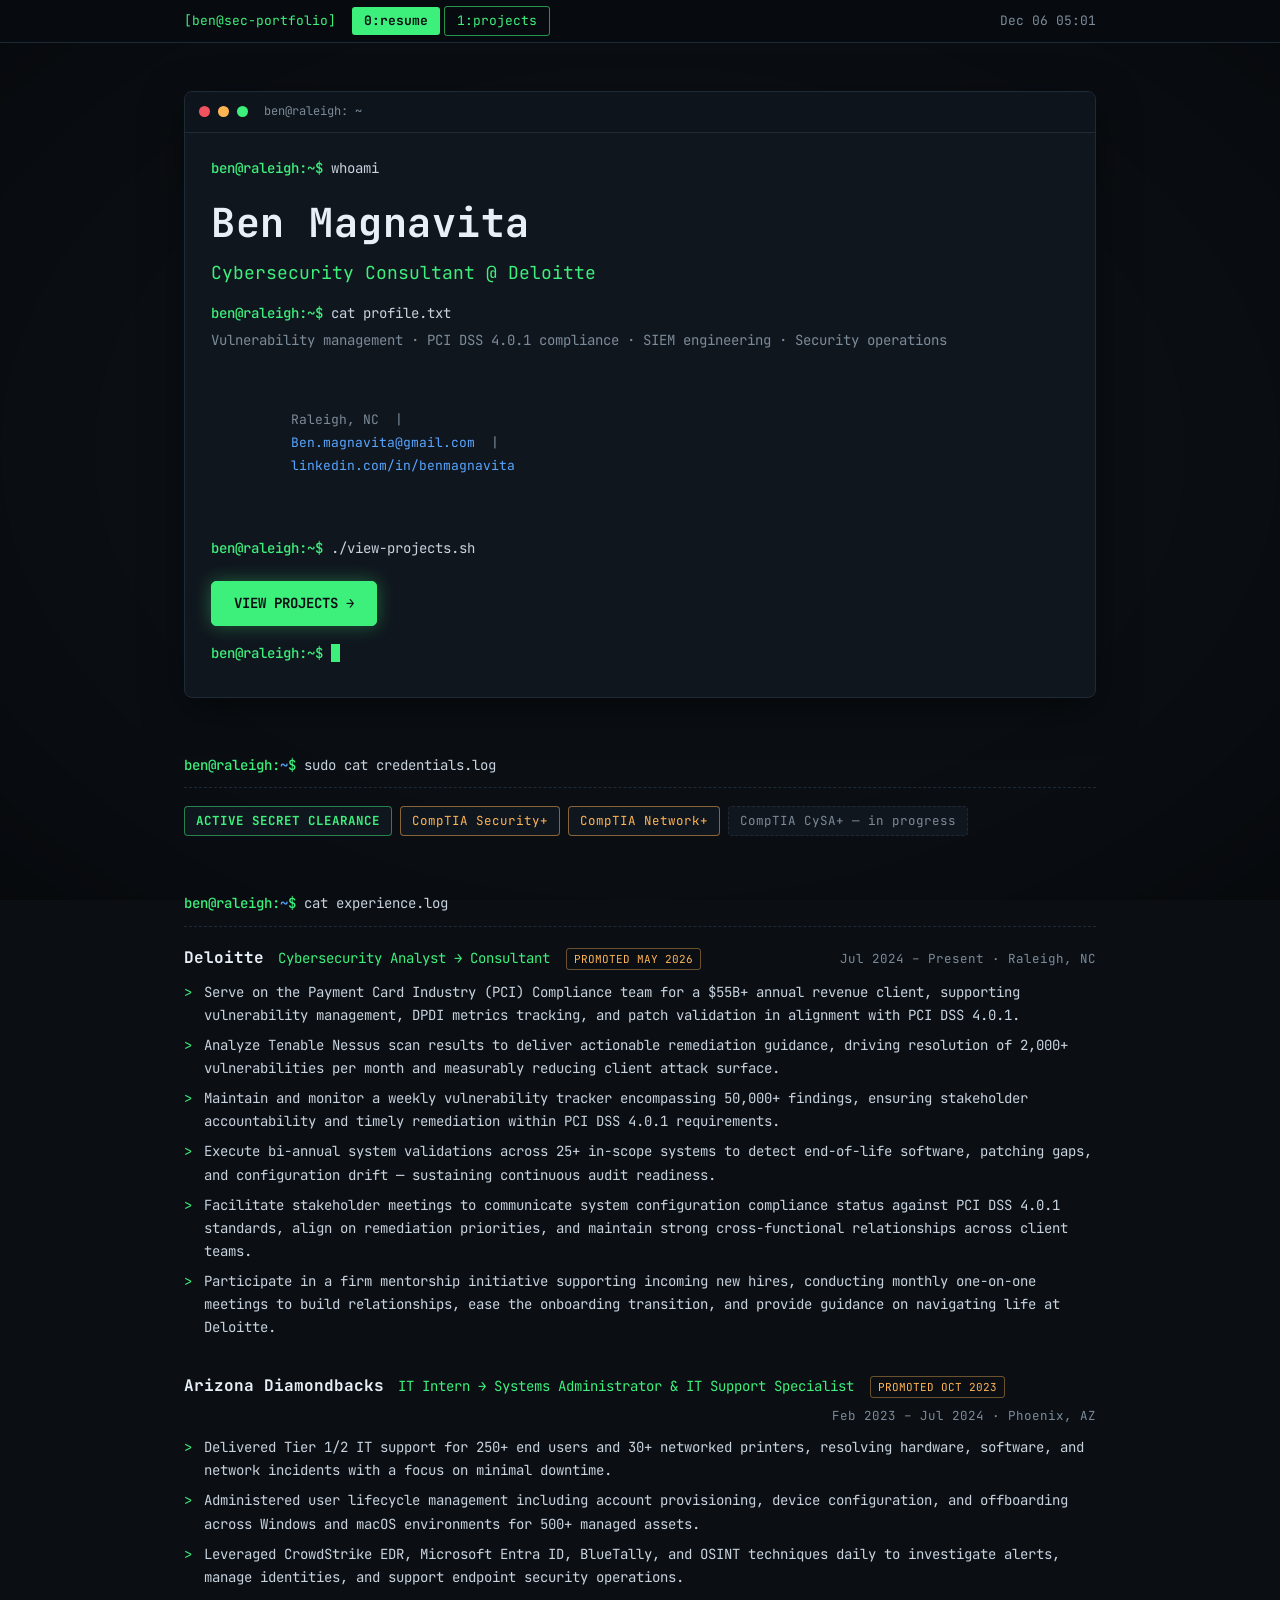
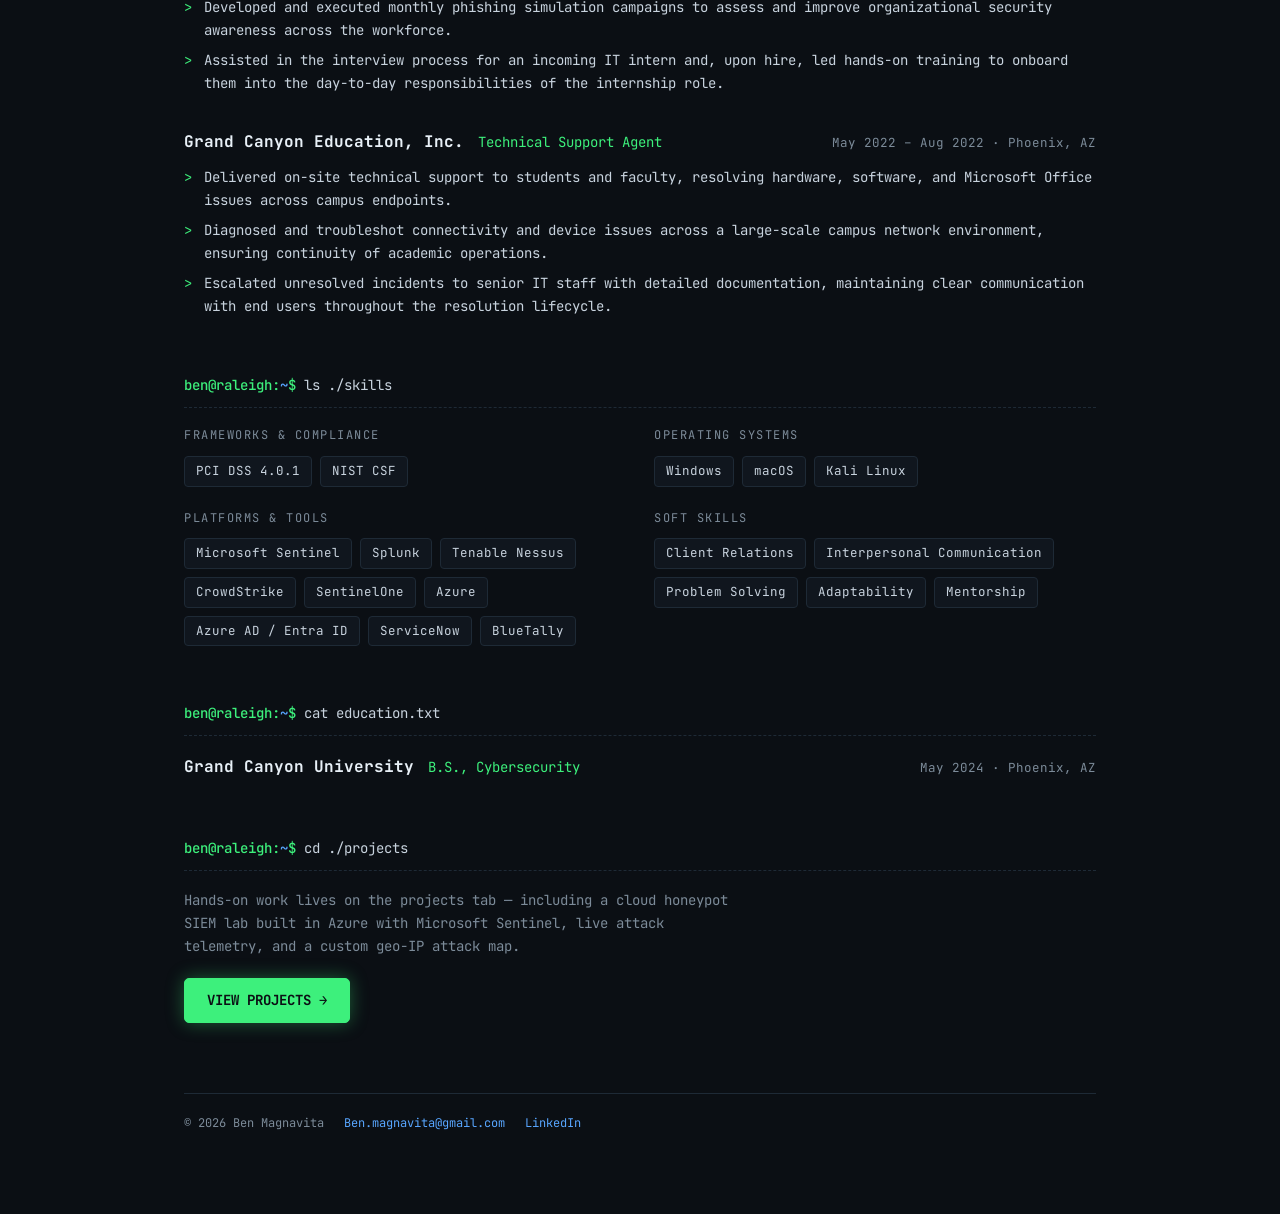
==== index.html @ 246785d1 "Add files via upload Initial site upload" ====
<!DOCTYPE html>
<html lang="en">
<head>
<meta charset="UTF-8">
<meta name="viewport" content="width=device-width, initial-scale=1.0">
<title>Ben Magnavita — Cybersecurity Consultant</title>
<meta name="description" content="Ben Magnavita — Cybersecurity Consultant in Raleigh, NC. PCI DSS compliance, vulnerability management, SIEM engineering.">
<link rel="preconnect" href="https://fonts.googleapis.com">
<link rel="preconnect" href="https://fonts.gstatic.com" crossorigin>
<link href="https://fonts.googleapis.com/css2?family=JetBrains+Mono:wght@400;500;700&display=swap" rel="stylesheet">
<link rel="stylesheet" href="assets/style.css">
</head>
<body>

<nav class="topbar">
  <div class="topbar-inner">
    <span class="session">[ben@sec-portfolio]</span>
    <a class="tab active" href="index.html">0:resume</a>
    <a class="tab glow" href="projects.html">1:projects</a>
    <span class="clock" id="clock"></span>
  </div>
</nav>

<div class="wrap">

  <!-- ============ HERO TERMINAL ============ -->
  <div class="term">
    <div class="term-head">
      <span class="dot dot-r"></span><span class="dot dot-y"></span><span class="dot dot-g"></span>
      <span class="title">ben@raleigh: ~</span>
    </div>
    <div class="term-body" id="hero-terminal">
      <div class="line"><span class="prompt">ben@raleigh:~$</span> <span class="cmd">whoami</span></div>
      <div class="hero-name">Ben Magnavita</div>
      <div class="hero-role">Cybersecurity Consultant @ Deloitte</div>
      <div class="line"><span class="prompt">ben@raleigh:~$</span> <span class="cmd">cat profile.txt</span></div>
      <div class="line out">Vulnerability management &middot; PCI DSS 4.0.1 compliance &middot; SIEM engineering &middot; Security operations</div>
      <div class="line out" style="margin-top:10px;">
        <span class="hero-meta">
          Raleigh, NC &nbsp;|&nbsp;
          <a href="mailto:Ben.magnavita@gmail.com">Ben.magnavita@gmail.com</a> &nbsp;|&nbsp;
          <a href="https://linkedin.com/in/benmagnavita" target="_blank" rel="noopener">linkedin.com/in/benmagnavita</a>
        </span>
      </div>
      <div class="line" style="margin-top:14px;"><span class="prompt">ben@raleigh:~$</span> <span class="cmd">./view-projects.sh</span></div>
      <a class="btn" href="projects.html">VIEW PROJECTS<span class="arrow">&rarr;</span></a>
      <div class="line" style="margin-top:16px;"><span class="prompt">ben@raleigh:~$</span> <span class="cursor" aria-hidden="true"></span></div>
    </div>
  </div>

  <!-- ============ CLEARANCE + CERTS ============ -->
  <section class="section">
    <div class="sec-cmd"><span class="prompt">ben@raleigh:<span class="path">~</span>$</span> <span class="cmd">sudo cat credentials.log</span></div>
    <div class="chips">
      <span class="chip clearance">ACTIVE SECRET CLEARANCE</span>
      <span class="chip cert">CompTIA Security+</span>
      <span class="chip cert">CompTIA Network+</span>
      <span class="chip progress">CompTIA CySA+ — in progress</span>
    </div>
  </section>

  <!-- ============ EXPERIENCE ============ -->
  <section class="section">
    <div class="sec-cmd"><span class="prompt">ben@raleigh:<span class="path">~</span>$</span> <span class="cmd">cat experience.log</span></div>

    <div class="job">
      <div class="job-top">
        <span class="job-org">Deloitte</span>
        <span class="job-title">Cybersecurity Analyst &rarr; Consultant</span>
        <span class="job-promo">PROMOTED MAY 2026</span>
        <span class="job-when">Jul 2024 – Present &middot; Raleigh, NC</span>
      </div>
      <ul>
        <li>Serve on the Payment Card Industry (PCI) Compliance team for a $55B+ annual revenue client, supporting vulnerability management, DPDI metrics tracking, and patch validation in alignment with PCI DSS 4.0.1.</li>
        <li>Analyze Tenable Nessus scan results to deliver actionable remediation guidance, driving resolution of 2,000+ vulnerabilities per month and measurably reducing client attack surface.</li>
        <li>Maintain and monitor a weekly vulnerability tracker encompassing 50,000+ findings, ensuring stakeholder accountability and timely remediation within PCI DSS 4.0.1 requirements.</li>
        <li>Execute bi-annual system validations across 25+ in-scope systems to detect end-of-life software, patching gaps, and configuration drift — sustaining continuous audit readiness.</li>
        <li>Facilitate stakeholder meetings to communicate system configuration compliance status against PCI DSS 4.0.1 standards, align on remediation priorities, and maintain strong cross-functional relationships across client teams.</li>
        <li>Participate in a firm mentorship initiative supporting incoming new hires, conducting monthly one-on-one meetings to build relationships, ease the onboarding transition, and provide guidance on navigating life at Deloitte.</li>
      </ul>
    </div>

    <div class="job">
      <div class="job-top">
        <span class="job-org">Arizona Diamondbacks</span>
        <span class="job-title">IT Intern &rarr; Systems Administrator &amp; IT Support Specialist</span>
        <span class="job-promo">PROMOTED OCT 2023</span>
        <span class="job-when">Feb 2023 – Jul 2024 &middot; Phoenix, AZ</span>
      </div>
      <ul>
        <li>Delivered Tier 1/2 IT support for 250+ end users and 30+ networked printers, resolving hardware, software, and network incidents with a focus on minimal downtime.</li>
        <li>Administered user lifecycle management including account provisioning, device configuration, and offboarding across Windows and macOS environments for 500+ managed assets.</li>
        <li>Leveraged CrowdStrike EDR, Microsoft Entra ID, BlueTally, and OSINT techniques daily to investigate alerts, manage identities, and support endpoint security operations.</li>
        <li>Developed and executed monthly phishing simulation campaigns to assess and improve organizational security awareness across the workforce.</li>
        <li>Assisted in the interview process for an incoming IT intern and, upon hire, led hands-on training to onboard them into the day-to-day responsibilities of the internship role.</li>
      </ul>
    </div>

    <div class="job">
      <div class="job-top">
        <span class="job-org">Grand Canyon Education, Inc.</span>
        <span class="job-title">Technical Support Agent</span>
        <span class="job-when">May 2022 – Aug 2022 &middot; Phoenix, AZ</span>
      </div>
      <ul>
        <li>Delivered on-site technical support to students and faculty, resolving hardware, software, and Microsoft Office issues across campus endpoints.</li>
        <li>Diagnosed and troubleshot connectivity and device issues across a large-scale campus network environment, ensuring continuity of academic operations.</li>
        <li>Escalated unresolved incidents to senior IT staff with detailed documentation, maintaining clear communication with end users throughout the resolution lifecycle.</li>
      </ul>
    </div>
  </section>

  <!-- ============ SKILLS ============ -->
  <section class="section">
    <div class="sec-cmd"><span class="prompt">ben@raleigh:<span class="path">~</span>$</span> <span class="cmd">ls ./skills</span></div>
    <div class="two-col">
      <div>
        <div class="subhead">Frameworks &amp; Compliance</div>
        <div class="chips">
          <span class="chip">PCI DSS 4.0.1</span>
          <span class="chip">NIST CSF</span>
        </div>
        <div class="subhead" style="margin-top:22px;">Platforms &amp; Tools</div>
        <div class="chips">
          <span class="chip">Microsoft Sentinel</span>
          <span class="chip">Splunk</span>
          <span class="chip">Tenable Nessus</span>
          <span class="chip">CrowdStrike</span>
          <span class="chip">SentinelOne</span>
          <span class="chip">Azure</span>
          <span class="chip">Azure AD / Entra ID</span>
          <span class="chip">ServiceNow</span>
          <span class="chip">BlueTally</span>
        </div>
      </div>
      <div>
        <div class="subhead">Operating Systems</div>
        <div class="chips">
          <span class="chip">Windows</span>
          <span class="chip">macOS</span>
          <span class="chip">Kali Linux</span>
        </div>
        <div class="subhead" style="margin-top:22px;">Soft Skills</div>
        <div class="chips">
          <span class="chip">Client Relations</span>
          <span class="chip">Interpersonal Communication</span>
          <span class="chip">Problem Solving</span>
          <span class="chip">Adaptability</span>
          <span class="chip">Mentorship</span>
        </div>
      </div>
    </div>
  </section>

  <!-- ============ EDUCATION ============ -->
  <section class="section">
    <div class="sec-cmd"><span class="prompt">ben@raleigh:<span class="path">~</span>$</span> <span class="cmd">cat education.txt</span></div>
    <div class="job">
      <div class="job-top">
        <span class="job-org">Grand Canyon University</span>
        <span class="job-title">B.S., Cybersecurity</span>
        <span class="job-when">May 2024 &middot; Phoenix, AZ</span>
      </div>
    </div>
  </section>

  <!-- ============ CTA TO PROJECTS ============ -->
  <section class="section">
    <div class="sec-cmd"><span class="prompt">ben@raleigh:<span class="path">~</span>$</span> <span class="cmd">cd ./projects</span></div>
    <p style="font-size:14px; color:var(--dim); max-width:70ch;">
      Hands-on work lives on the projects tab — including a cloud honeypot SIEM lab built in Azure with Microsoft Sentinel,
      live attack telemetry, and a custom geo-IP attack map.
    </p>
    <p style="margin-top:4px;"><a class="btn" href="projects.html">VIEW PROJECTS<span class="arrow">&rarr;</span></a></p>
  </section>

  <footer>
    <span>&copy; 2026 Ben Magnavita</span>
    <span><a href="mailto:Ben.magnavita@gmail.com">Ben.magnavita@gmail.com</a></span>
    <span><a href="https://linkedin.com/in/benmagnavita" target="_blank" rel="noopener">LinkedIn</a></span>
  </footer>

</div>

<script>
  // Live clock in the tmux bar
  function tick() {
    const d = new Date();
    document.getElementById('clock').textContent =
      d.toLocaleDateString('en-US', {month:'short', day:'2-digit'}) + ' ' +
      d.toLocaleTimeString('en-US', {hour:'2-digit', minute:'2-digit', hour12:false});
  }
  tick(); setInterval(tick, 30000);
</script>

</body>
</html>
---- assets/style.css ----
/* ============================================================
   BEN MAGNAVITA — PORTFOLIO
   Terminal / SOC aesthetic. Shared across all pages.
   Palette:
     bg      #0B0F14   deep charcoal (Azure-dark inspired)
     panel   #10161E
     border  #1E2A36
     green   #3DF07C   prompt / primary accent
     amber   #FFB454   highlights, certs, warnings
     blue    #58A6FF   links, Azure references
     red     #F0525F   danger callouts (honeypot rule)
     text    #C8D3DE
     dim     #7C8B99
   ============================================================ */

:root {
  --bg: #0B0F14;
  --panel: #10161E;
  --panel-2: #0E141B;
  --border: #1E2A36;
  --green: #3DF07C;
  --amber: #FFB454;
  --blue: #58A6FF;
  --red: #F0525F;
  --text: #C8D3DE;
  --dim: #7C8B99;
  --mono: "JetBrains Mono", ui-monospace, "Cascadia Code", Consolas, monospace;
}

* { margin: 0; padding: 0; box-sizing: border-box; }

html { scroll-behavior: smooth; }

body {
  background: var(--bg);
  color: var(--text);
  font-family: var(--mono);
  font-size: 15px;
  line-height: 1.65;
  min-height: 100vh;
}

/* Subtle CRT vignette — atmosphere without hurting readability */
body::before {
  content: "";
  position: fixed;
  inset: 0;
  pointer-events: none;
  background: radial-gradient(ellipse at center, transparent 60%, rgba(0,0,0,0.35) 100%);
  z-index: 0;
}

.wrap {
  position: relative;
  z-index: 1;
  max-width: 960px;
  margin: 0 auto;
  padding: 0 24px 80px;
}

a { color: var(--blue); text-decoration: none; }
a:hover { text-decoration: underline; }
a:focus-visible, button:focus-visible {
  outline: 2px solid var(--green);
  outline-offset: 3px;
}

/* ---------- tmux-style top bar ---------- */
.topbar {
  position: sticky;
  top: 0;
  z-index: 10;
  background: #070B0F;
  border-bottom: 1px solid var(--border);
  font-size: 13px;
}
.topbar-inner {
  max-width: 960px;
  margin: 0 auto;
  padding: 0 24px;
  display: flex;
  align-items: center;
  gap: 4px;
  height: 42px;
}
.topbar .session {
  color: var(--green);
  margin-right: 12px;
  white-space: nowrap;
}
.topbar .tab {
  padding: 3px 12px;
  color: var(--dim);
  border-radius: 3px;
  white-space: nowrap;
}
.topbar .tab:hover { color: var(--text); background: var(--panel); text-decoration: none; }
.topbar .tab.active { color: var(--bg); background: var(--green); font-weight: 700; }
.topbar .clock { margin-left: auto; color: var(--dim); white-space: nowrap; }

/* ---------- terminal hero window ---------- */
.term {
  margin-top: 48px;
  background: var(--panel);
  border: 1px solid var(--border);
  border-radius: 8px;
  overflow: hidden;
  box-shadow: 0 12px 40px rgba(0,0,0,0.5);
}
.term-head {
  display: flex;
  align-items: center;
  gap: 8px;
  padding: 10px 14px;
  background: var(--panel-2);
  border-bottom: 1px solid var(--border);
  font-size: 12px;
  color: var(--dim);
}
.term-head .dot { width: 11px; height: 11px; border-radius: 50%; }
.dot-r { background: #F0525F; } .dot-y { background: #FFB454; } .dot-g { background: #3DF07C; }
.term-head .title { margin-left: 8px; }
.term-body { padding: 24px 26px 28px; font-size: 14px; }

.prompt { color: var(--green); font-weight: 500; }
.cmd { color: var(--text); }
.out { color: var(--dim); }
.term-body .line { margin-bottom: 4px; white-space: pre-wrap; word-break: break-word; }

.hero-name {
  font-size: clamp(26px, 5vw, 40px);
  font-weight: 700;
  color: #E8F0F7;
  letter-spacing: 0.5px;
  margin: 10px 0 2px;
}
.hero-role { color: var(--green); font-size: clamp(15px, 2.5vw, 18px); margin-bottom: 14px; }
.hero-meta { color: var(--dim); font-size: 13px; }
.hero-meta a { color: var(--blue); }

.cursor {
  display: inline-block;
  width: 9px;
  height: 18px;
  background: var(--green);
  vertical-align: text-bottom;
  animation: blink 1.1s steps(1) infinite;
}
@keyframes blink { 50% { opacity: 0; } }
@media (prefers-reduced-motion: reduce) {
  .cursor { animation: none; }
  html { scroll-behavior: auto; }
}

/* ---------- primary CTA button ---------- */
.btn {
  display: inline-block;
  margin-top: 16px;
  padding: 10px 22px;
  background: var(--green);
  color: var(--bg);
  font-family: var(--mono);
  font-size: 14px;
  font-weight: 700;
  border-radius: 5px;
  border: 1px solid var(--green);
  box-shadow: 0 0 18px rgba(61,240,124,0.35);
  transition: box-shadow 0.15s ease, transform 0.15s ease;
}
.btn:hover {
  text-decoration: none;
  transform: translateY(-1px);
  box-shadow: 0 0 28px rgba(61,240,124,0.55);
}
.btn .arrow { margin-left: 8px; }

/* Attention glow on the projects tab (used on non-project pages) */
.tab.glow {
  color: var(--green);
  border: 1px solid rgba(61,240,124,0.6);
  animation: tabpulse 2.2s ease-in-out infinite;
}
@keyframes tabpulse {
  0%, 100% { box-shadow: 0 0 0 rgba(61,240,124,0); }
  50% { box-shadow: 0 0 12px rgba(61,240,124,0.55); }
}
@media (prefers-reduced-motion: reduce) {
  .tab.glow { animation: none; box-shadow: 0 0 8px rgba(61,240,124,0.4); }
  .btn { transition: none; }
}

/* ---------- section headers as shell commands ---------- */
.section { margin-top: 56px; }
.sec-cmd {
  font-size: 14px;
  margin-bottom: 18px;
  border-bottom: 1px dashed var(--border);
  padding-bottom: 10px;
}
.sec-cmd .path { color: var(--blue); }

/* ---------- resume entries ---------- */
.job { margin-bottom: 34px; }
.job-top {
  display: flex;
  flex-wrap: wrap;
  align-items: baseline;
  gap: 6px 14px;
}
.job-org { color: #E8F0F7; font-weight: 700; font-size: 16px; }
.job-title { color: var(--green); font-size: 14px; }
.job-when {
  margin-left: auto;
  color: var(--dim);
  font-size: 12.5px;
  white-space: nowrap;
}
.job-promo {
  display: inline-block;
  font-size: 11px;
  color: var(--amber);
  border: 1px solid rgba(255,180,84,0.4);
  border-radius: 3px;
  padding: 1px 7px;
  margin-left: 2px;
}
.job ul { list-style: none; margin-top: 10px; }
.job li {
  padding-left: 20px;
  position: relative;
  margin-bottom: 7px;
  color: var(--text);
  font-size: 14px;
}
.job li::before {
  content: ">";
  position: absolute;
  left: 0;
  color: var(--green);
}

/* ---------- badges / chips ---------- */
.chips { display: flex; flex-wrap: wrap; gap: 8px; }
.chip {
  font-size: 12.5px;
  padding: 4px 11px;
  border: 1px solid var(--border);
  border-radius: 4px;
  background: var(--panel);
  color: var(--text);
}
.chip.cert { border-color: rgba(255,180,84,0.5); color: var(--amber); }
.chip.clearance { border-color: rgba(61,240,124,0.5); color: var(--green); font-weight: 700; }
.chip.progress { border-style: dashed; color: var(--dim); }

.two-col { display: grid; grid-template-columns: 1fr 1fr; gap: 28px; }
@media (max-width: 640px) { .two-col { grid-template-columns: 1fr; } }

.subhead { color: var(--dim); font-size: 12px; text-transform: uppercase; letter-spacing: 1.5px; margin-bottom: 10px; }

/* ---------- project cards ---------- */
.cards { display: grid; grid-template-columns: 1fr 1fr; gap: 20px; }
@media (max-width: 700px) { .cards { grid-template-columns: 1fr; } }

.card {
  display: block;
  background: var(--panel);
  border: 1px solid var(--border);
  border-radius: 8px;
  overflow: hidden;
  color: var(--text);
  transition: border-color 0.15s ease, transform 0.15s ease;
}
.card:hover { border-color: var(--green); transform: translateY(-2px); text-decoration: none; }
.card-thumb { width: 100%; aspect-ratio: 16/8; object-fit: cover; object-position: top; display: block; border-bottom: 1px solid var(--border); }
.card-body { padding: 16px 18px 18px; }
.card-status { font-size: 11px; color: var(--green); letter-spacing: 1px; }
.card-status.queued { color: var(--dim); }
.card h3 { color: #E8F0F7; font-size: 16px; margin: 6px 0 8px; }
.card p { font-size: 13px; color: var(--dim); }
.card .stack { margin-top: 12px; display: flex; flex-wrap: wrap; gap: 6px; }
.card .stack span {
  font-size: 11px;
  color: var(--blue);
  border: 1px solid rgba(88,166,255,0.35);
  border-radius: 3px;
  padding: 1px 7px;
}
.card.placeholder { border-style: dashed; }
.card.placeholder .card-thumb-empty {
  aspect-ratio: 16/8;
  display: flex;
  align-items: center;
  justify-content: center;
  color: var(--dim);
  font-size: 13px;
  border-bottom: 1px dashed var(--border);
}

/* ---------- project walkthrough (step pages) ---------- */
.step { margin-bottom: 52px; }
.step-label {
  font-size: 12px;
  color: var(--green);
  letter-spacing: 1.5px;
  margin-bottom: 6px;
}
.step h3 { color: #E8F0F7; font-size: 18px; margin-bottom: 10px; }
.step p { font-size: 14px; color: var(--text); margin-bottom: 14px; max-width: 72ch; }
.step .note-red { color: var(--red); }
.shot {
  background: var(--panel);
  border: 1px solid var(--border);
  border-radius: 8px;
  overflow: hidden;
}
.shot img { display: block; width: 100%; height: auto; }
.shot .cap {
  padding: 9px 14px;
  font-size: 12px;
  color: var(--dim);
  border-top: 1px solid var(--border);
}

.callout {
  border: 1px solid rgba(240,82,95,0.5);
  background: rgba(240,82,95,0.07);
  border-radius: 6px;
  padding: 14px 16px;
  font-size: 13.5px;
  margin: 18px 0;
  max-width: 72ch;
}
.callout .tag { color: var(--red); font-weight: 700; }

.backlink { display: inline-block; margin-top: 40px; font-size: 13px; }

footer {
  margin-top: 70px;
  padding-top: 20px;
  border-top: 1px solid var(--border);
  font-size: 12px;
  color: var(--dim);
  display: flex;
  flex-wrap: wrap;
  gap: 8px 20px;
}
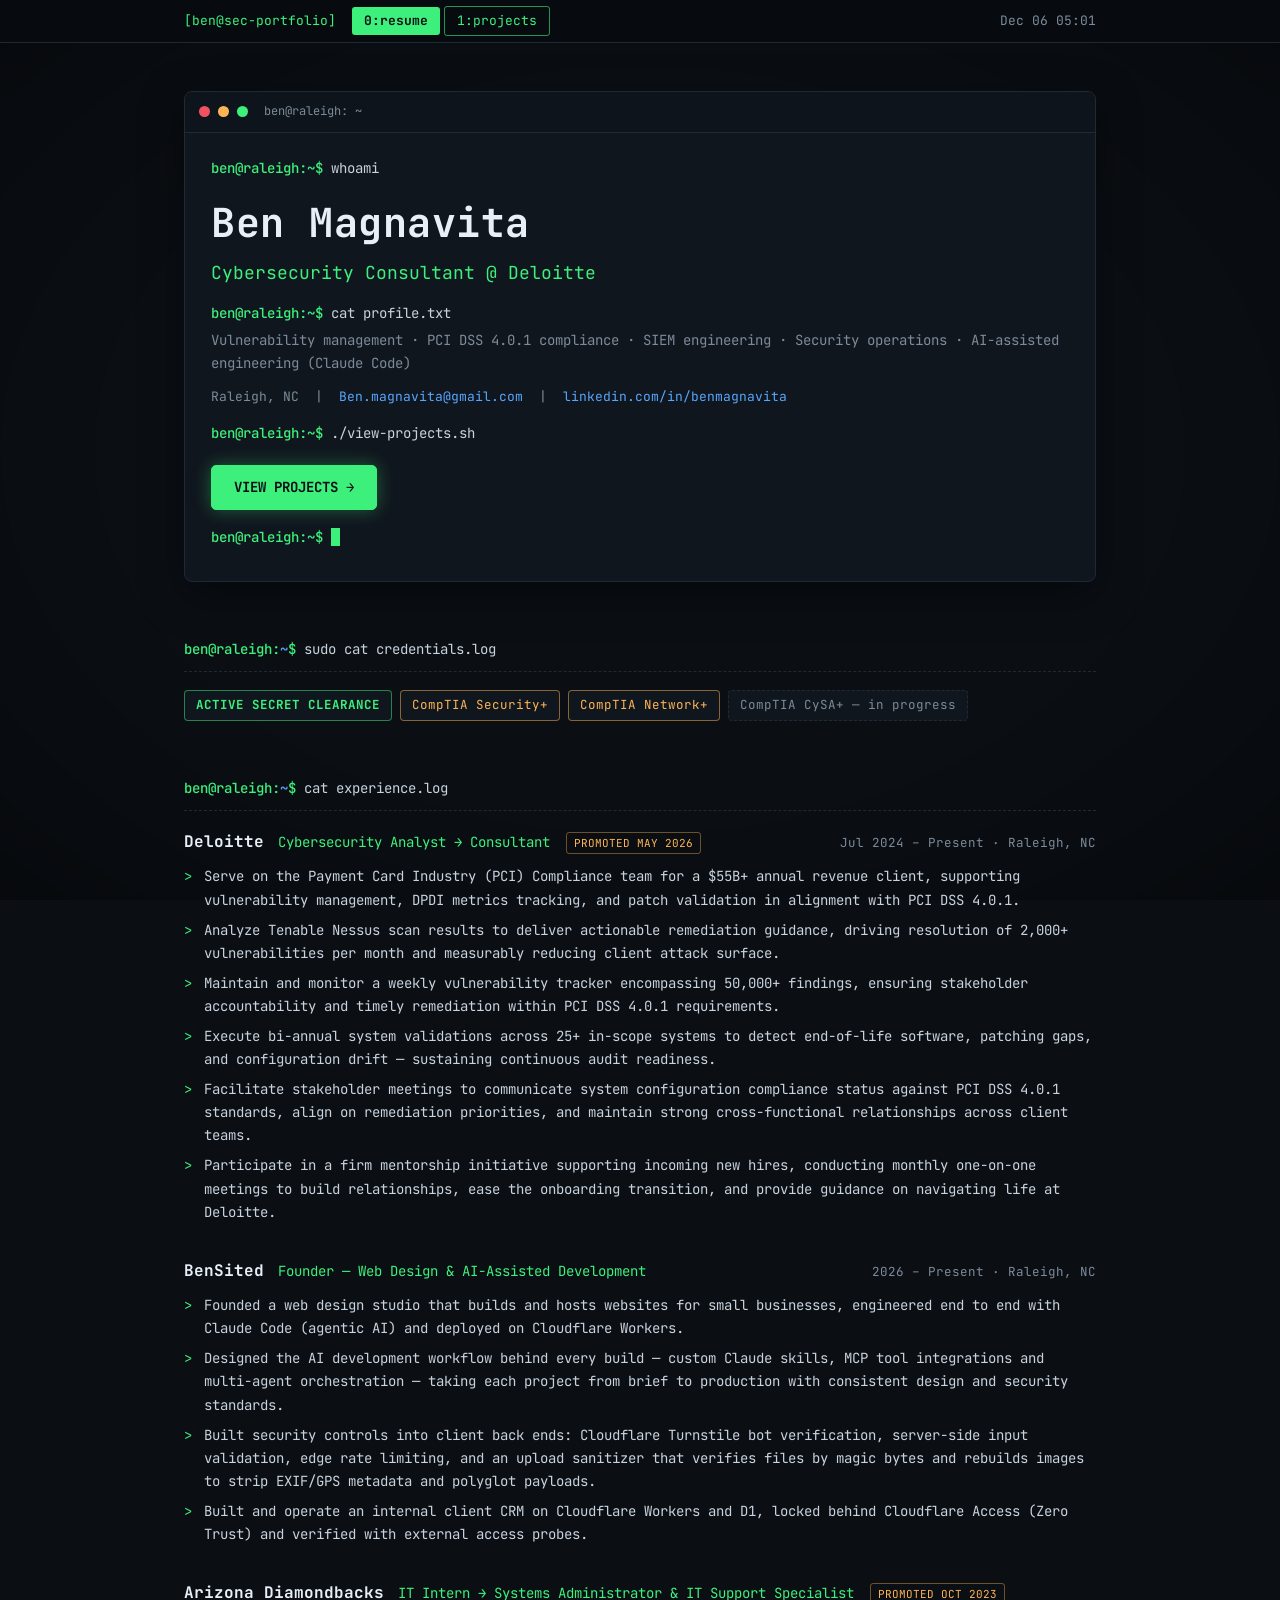
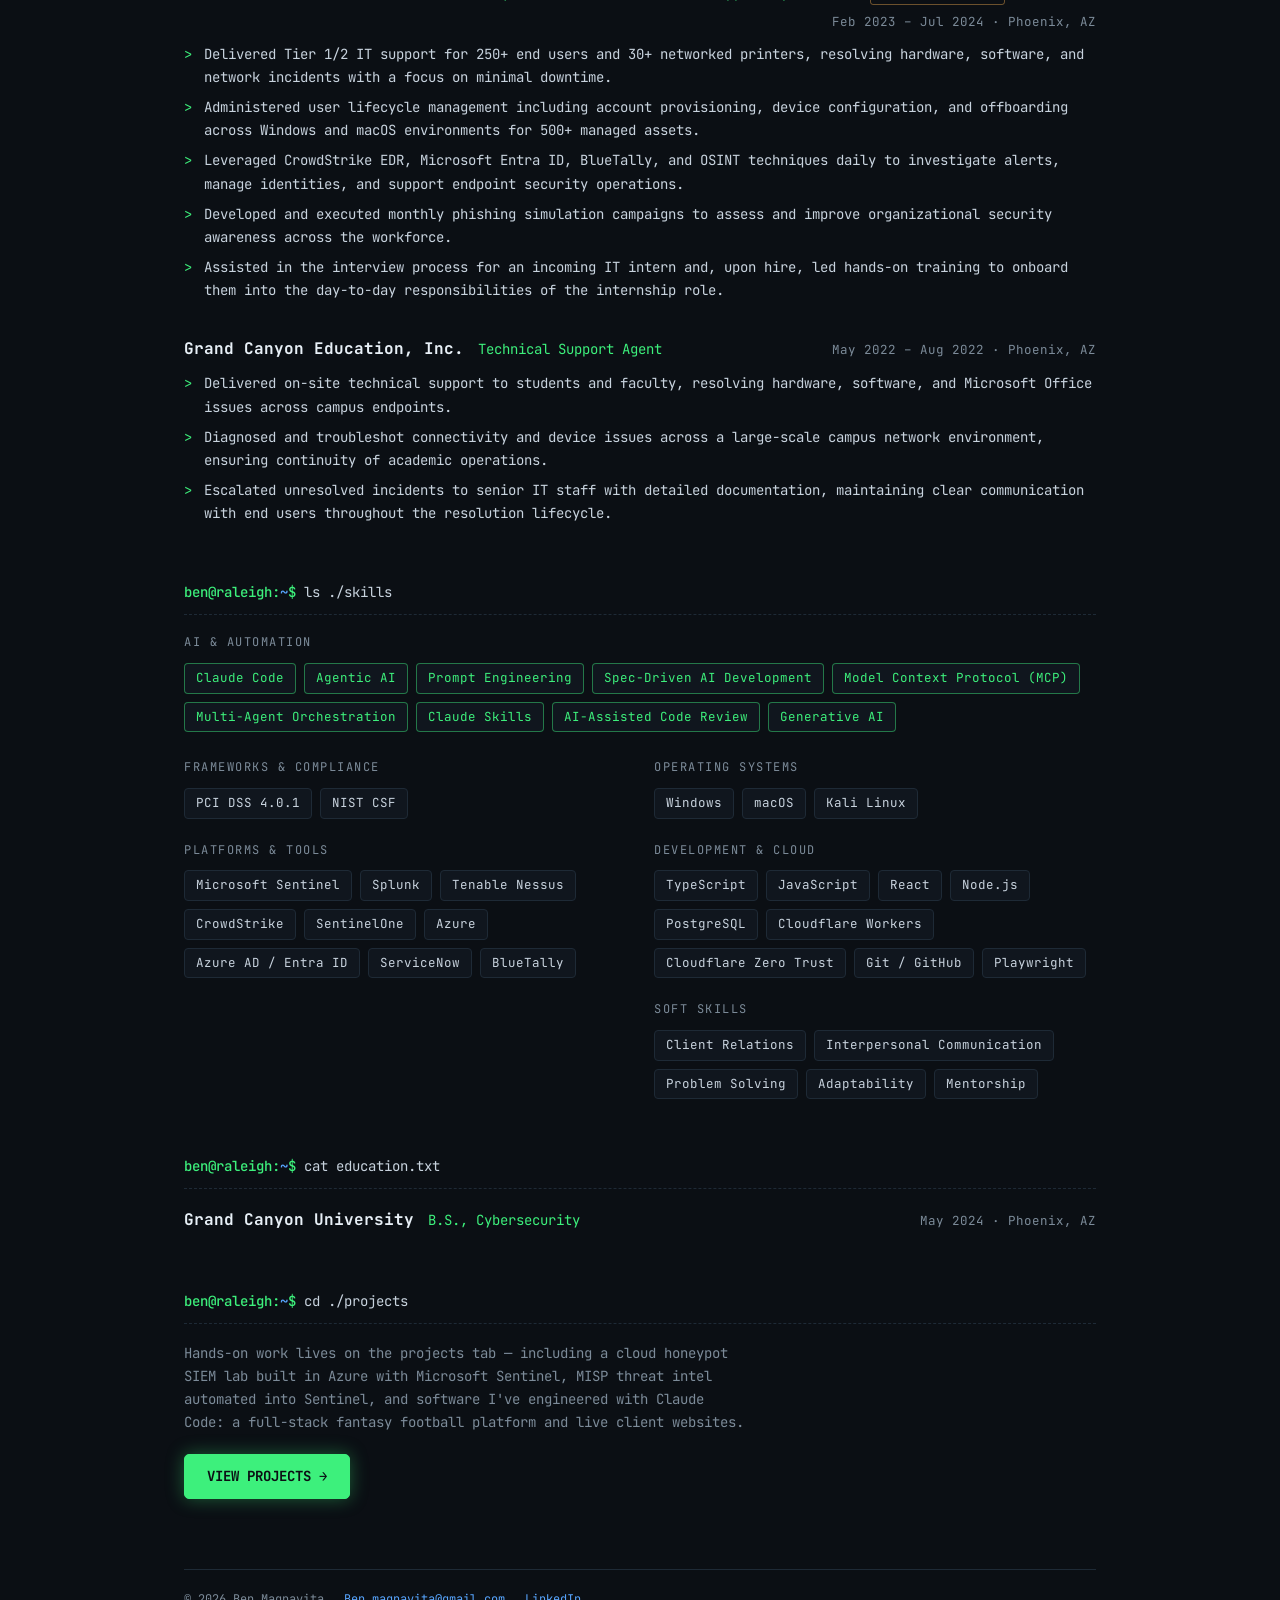
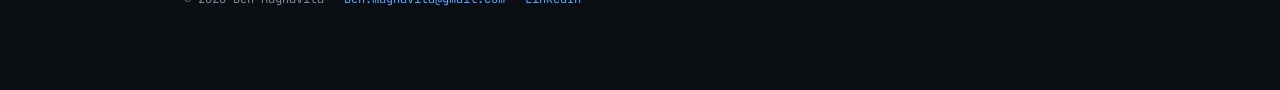
==== commit e955b182: "Add files via upload" ====
--- a/index.html
+++ b/index.html
@@ -4,7 +4,7 @@
 <meta charset="UTF-8">
 <meta name="viewport" content="width=device-width, initial-scale=1.0">
 <title>Ben Magnavita — Cybersecurity Consultant</title>
-<meta name="description" content="Ben Magnavita — Cybersecurity Consultant in Raleigh, NC. PCI DSS compliance, vulnerability management, SIEM engineering.">
+<meta name="description" content="Ben Magnavita — Cybersecurity Consultant in Raleigh, NC. PCI DSS compliance, vulnerability management, SIEM engineering, and AI-assisted engineering with Claude Code.">
 <link rel="preconnect" href="https://fonts.googleapis.com">
 <link rel="preconnect" href="https://fonts.gstatic.com" crossorigin>
 <link href="https://fonts.googleapis.com/css2?family=JetBrains+Mono:wght@400;500;700&display=swap" rel="stylesheet">
@@ -34,7 +34,7 @@
       <div class="hero-name">Ben Magnavita</div>
       <div class="hero-role">Cybersecurity Consultant @ Deloitte</div>
       <div class="line"><span class="prompt">ben@raleigh:~$</span> <span class="cmd">cat profile.txt</span></div>
-      <div class="line out">Vulnerability management &middot; PCI DSS 4.0.1 compliance &middot; SIEM engineering &middot; Security operations</div>
+      <div class="line out">Vulnerability management &middot; PCI DSS 4.0.1 compliance &middot; SIEM engineering &middot; Security operations &middot; AI-assisted engineering (Claude Code)</div>
       <div class="line out" style="margin-top:10px;">
         <span class="hero-meta">
           Raleigh, NC &nbsp;|&nbsp;
@@ -82,6 +82,20 @@
 
     <div class="job">
       <div class="job-top">
+        <span class="job-org">BenSited</span>
+        <span class="job-title">Founder &mdash; Web Design &amp; AI-Assisted Development</span>
+        <span class="job-when">2026 – Present &middot; Raleigh, NC</span>
+      </div>
+      <ul>
+        <li>Founded a web design studio that builds and hosts websites for small businesses, engineered end to end with Claude Code (agentic AI) and deployed on Cloudflare Workers.</li>
+        <li>Designed the AI development workflow behind every build &mdash; custom Claude skills, MCP tool integrations and multi-agent orchestration &mdash; taking each project from brief to production with consistent design and security standards.</li>
+        <li>Built security controls into client back ends: Cloudflare Turnstile bot verification, server-side input validation, edge rate limiting, and an upload sanitizer that verifies files by magic bytes and rebuilds images to strip EXIF/GPS metadata and polyglot payloads.</li>
+        <li>Built and operate an internal client CRM on Cloudflare Workers and D1, locked behind Cloudflare Access (Zero Trust) and verified with external access probes.</li>
+      </ul>
+    </div>
+
+    <div class="job">
+      <div class="job-top">
         <span class="job-org">Arizona Diamondbacks</span>
         <span class="job-title">IT Intern &rarr; Systems Administrator &amp; IT Support Specialist</span>
         <span class="job-promo">PROMOTED OCT 2023</span>
@@ -113,6 +127,18 @@
   <!-- ============ SKILLS ============ -->
   <section class="section">
     <div class="sec-cmd"><span class="prompt">ben@raleigh:<span class="path">~</span>$</span> <span class="cmd">ls ./skills</span></div>
+    <div class="subhead">AI &amp; Automation</div>
+    <div class="chips" style="margin-bottom:26px;">
+      <span class="chip ai">Claude Code</span>
+      <span class="chip ai">Agentic AI</span>
+      <span class="chip ai">Prompt Engineering</span>
+      <span class="chip ai">Spec-Driven AI Development</span>
+      <span class="chip ai">Model Context Protocol (MCP)</span>
+      <span class="chip ai">Multi-Agent Orchestration</span>
+      <span class="chip ai">Claude Skills</span>
+      <span class="chip ai">AI-Assisted Code Review</span>
+      <span class="chip ai">Generative AI</span>
+    </div>
     <div class="two-col">
       <div>
         <div class="subhead">Frameworks &amp; Compliance</div>
@@ -140,6 +166,18 @@
           <span class="chip">macOS</span>
           <span class="chip">Kali Linux</span>
         </div>
+        <div class="subhead" style="margin-top:22px;">Development &amp; Cloud</div>
+        <div class="chips">
+          <span class="chip">TypeScript</span>
+          <span class="chip">JavaScript</span>
+          <span class="chip">React</span>
+          <span class="chip">Node.js</span>
+          <span class="chip">PostgreSQL</span>
+          <span class="chip">Cloudflare Workers</span>
+          <span class="chip">Cloudflare Zero Trust</span>
+          <span class="chip">Git / GitHub</span>
+          <span class="chip">Playwright</span>
+        </div>
         <div class="subhead" style="margin-top:22px;">Soft Skills</div>
         <div class="chips">
           <span class="chip">Client Relations</span>
@@ -169,7 +207,8 @@
     <div class="sec-cmd"><span class="prompt">ben@raleigh:<span class="path">~</span>$</span> <span class="cmd">cd ./projects</span></div>
     <p style="font-size:14px; color:var(--dim); max-width:70ch;">
       Hands-on work lives on the projects tab — including a cloud honeypot SIEM lab built in Azure with Microsoft Sentinel,
-      live attack telemetry, and a custom geo-IP attack map.
+      MISP threat intel automated into Sentinel, and software I've engineered with Claude Code: a full-stack fantasy
+      football platform and live client websites.
     </p>
     <p style="margin-top:4px;"><a class="btn" href="projects.html">VIEW PROJECTS<span class="arrow">&rarr;</span></a></p>
   </section>
--- a/assets/style.css
+++ b/assets/style.css
@@ -125,7 +125,7 @@
 .prompt { color: var(--green); font-weight: 500; }
 .cmd { color: var(--text); }
 .out { color: var(--dim); }
-.term-body .line { margin-bottom: 4px; white-space: pre-wrap; word-break: break-word; }
+.term-body .line { margin-bottom: 4px; white-space: normal; overflow-wrap: break-word; }
 
 .hero-name {
   font-size: clamp(26px, 5vw, 40px);
@@ -345,3 +345,40 @@
   flex-wrap: wrap;
   gap: 8px 20px;
 }
+
+/* ---------- AI section: lede + website hero gallery ---------- */
+.sec-lede { font-size: 14px; color: var(--dim); max-width: 72ch; margin: -4px 0 20px; }
+
+.gallery { display: grid; grid-template-columns: repeat(3, 1fr); gap: 16px; }
+@media (max-width: 860px) { .gallery { grid-template-columns: 1fr 1fr; } }
+@media (max-width: 520px) { .gallery { grid-template-columns: 1fr; } }
+.gallery .shot { display: block; color: var(--text); transition: border-color 0.15s ease; }
+.gallery .shot:hover { border-color: var(--green); text-decoration: none; }
+.gallery .shot img { aspect-ratio: 3/2; object-fit: cover; height: auto; }
+.gallery .cap strong { color: #E8F0F7; font-weight: 500; }
+.gallery .cap span { display: block; color: var(--blue); font-size: 11.5px; }
+
+.spec { list-style: none; max-width: 72ch; }
+.spec li { padding-left: 20px; position: relative; margin-bottom: 8px; font-size: 14px; }
+.spec li::before { content: ">"; position: absolute; left: 0; color: var(--green); }
+.spec strong { color: #E8F0F7; font-weight: 500; }
+
+pre.tree {
+  background: var(--panel);
+  border: 1px solid var(--border);
+  border-radius: 8px;
+  padding: 16px 18px;
+  font-family: var(--mono);
+  font-size: 13px;
+  color: var(--text);
+  overflow-x: auto;
+  max-width: 72ch;
+}
+pre.tree .c { color: var(--dim); }
+.chip.ai { border-color: rgba(61,240,124,0.45); color: var(--green); }
+
+/* Phones: the tmux bar can't fit the session name, both tabs and the clock */
+@media (max-width: 520px) {
+  .topbar-inner { padding: 0 16px; }
+  .topbar .clock { display: none; }
+}
